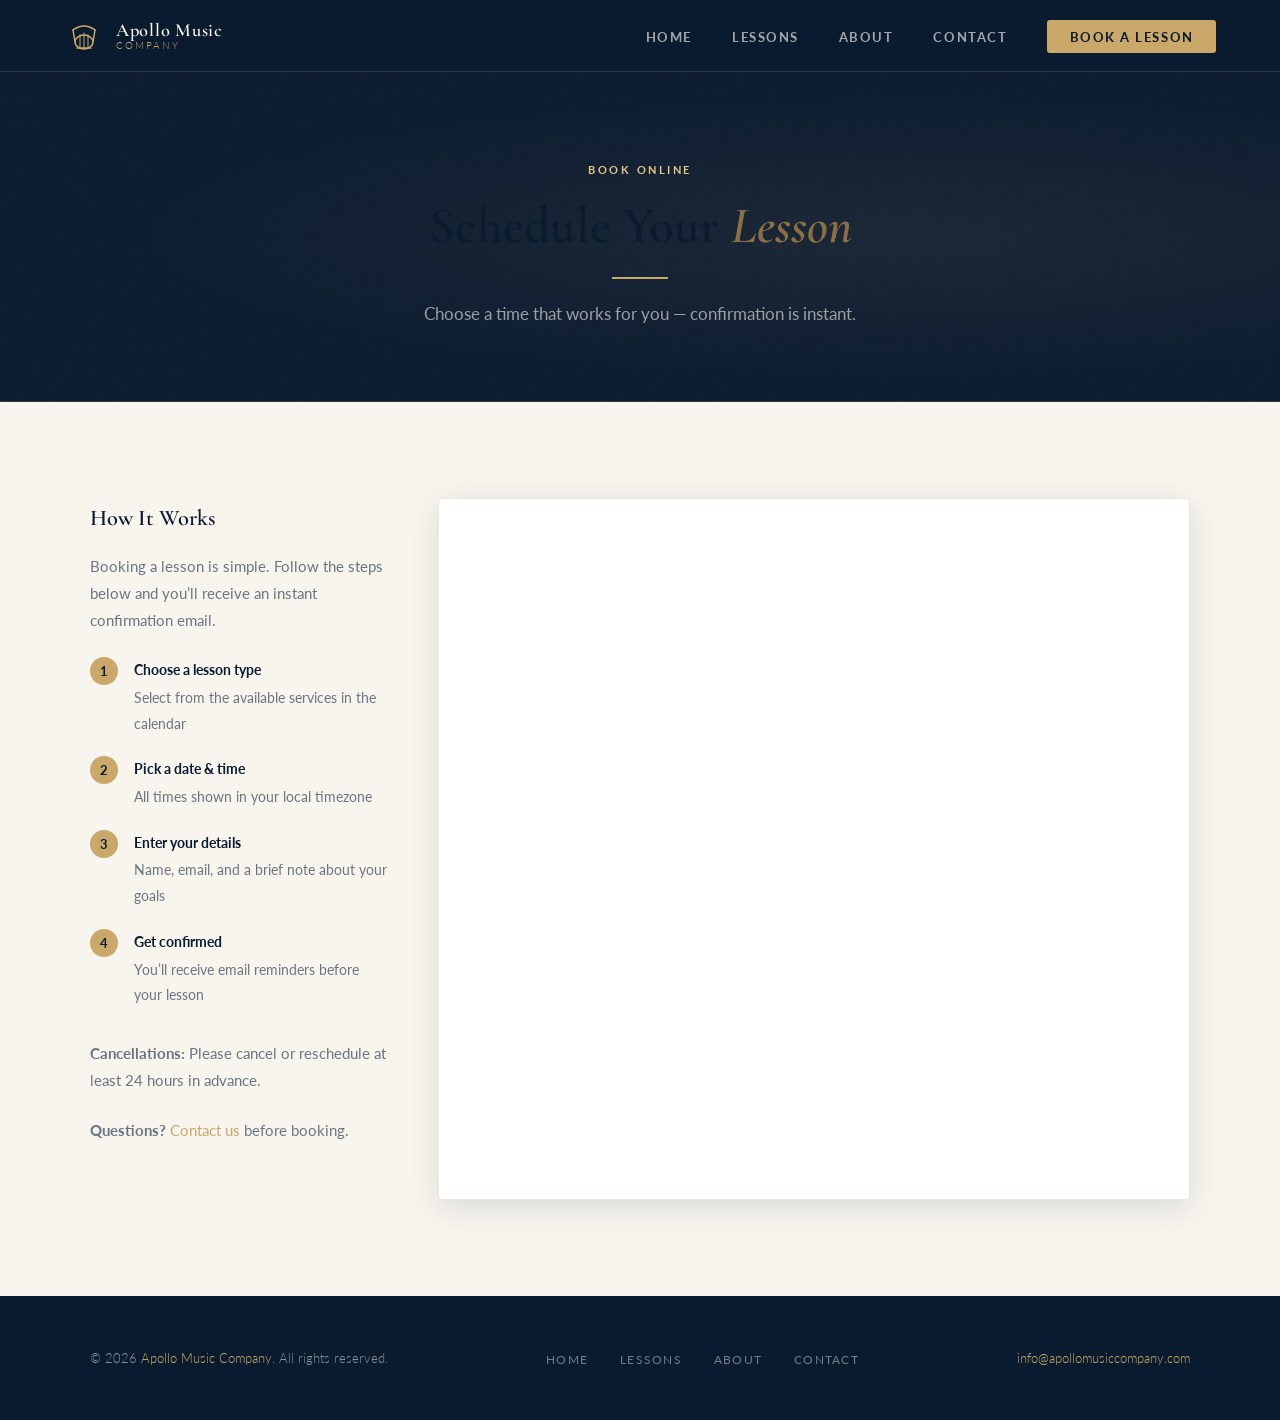
==== booking.html @ 09933d75 "Initial website upload" ====
<!DOCTYPE html>
<html lang="en">
<head>
  <meta charset="UTF-8" />
  <meta name="viewport" content="width=device-width, initial-scale=1.0" />
  <title>Book a Lesson — Apollo Music Company</title>
  <meta name="description" content="Schedule a music lesson with Apollo Music Company. Piano, guitar, and accompaniment sessions available." />

  <link rel="stylesheet" href="style.css" />
  <link rel="stylesheet" href="booking.css" />

  <link href="https://assets.calendly.com/assets/external/widget.css" rel="stylesheet" />
  <script src="https://assets.calendly.com/assets/external/widget.js" async></script>
</head>

<body>

<!-- NAVIGATION -->
<nav>
  <a class="nav-logo" href="index.html">
    <svg class="logo-icon" viewBox="0 0 40 40" fill="none" xmlns="http://www.w3.org/2000/svg" aria-hidden="true">
      <ellipse cx="20" cy="26" rx="9" ry="7" stroke="#C9A86A" stroke-width="1.5" fill="none"/>
      <line x1="11" y1="26" x2="9" y2="14" stroke="#C9A86A" stroke-width="1.5" stroke-linecap="round"/>
      <line x1="29" y1="26" x2="31" y2="14" stroke="#C9A86A" stroke-width="1.5" stroke-linecap="round"/>
      <path d="M9 14 Q20 6 31 14" stroke="#C9A86A" stroke-width="1.5" fill="none" stroke-linecap="round"/>
      <line x1="13" y1="32" x2="27" y2="32" stroke="#C9A86A" stroke-width="1.5" stroke-linecap="round"/>
      <line x1="16" y1="19" x2="16" y2="31" stroke="#C9A86A" stroke-width="1" stroke-linecap="round"/>
      <line x1="20" y1="17" x2="20" y2="31" stroke="#C9A86A" stroke-width="1" stroke-linecap="round"/>
      <line x1="24" y1="19" x2="24" y2="31" stroke="#C9A86A" stroke-width="1" stroke-linecap="round"/>
    </svg>
    <div class="logo-text">
      <span class="logo-name">Apollo Music</span>
      <span class="logo-sub">Company</span>
    </div>
  </a>
  <ul class="nav-links">
    <li><a href="index.html">Home</a></li>
    <li><a href="lessons.html">Lessons</a></li>
    <li><a href="about.html">About</a></li>
    <li><a href="contact.html">Contact</a></li>
    <li><a href="booking.html" class="nav-cta active">Book a Lesson</a></li>
  </ul>
</nav>

<!-- PAGE HERO -->
<div class="page-hero">
  <p class="eyebrow">Book Online</p>
  <h1 class="section-title display-title-light" style="font-size:clamp(2.2rem,4vw,3.5rem);">
    Schedule Your <em>Lesson</em>
  </h1>
  <div class="gold-accent gold-accent-center"></div>
  <p class="lead" style="color:rgba(248,245,239,0.6); margin:0 auto; text-align:center;">
    Choose a time that works for you — confirmation is instant.
  </p>
</div>

<!-- BOOKING LAYOUT -->
<section class="section">
  <div class="container">
    <div class="booking-layout">

      <!-- SIDEBAR -->
      <div class="booking-sidebar">
        <h2>How It Works</h2>
        <p>Booking a lesson is simple. Follow the steps below and you’ll receive an instant confirmation email.</p>

        <ul class="step-list">
          <li>
            <div class="step-num">1</div>
            <div class="step-text">
              <strong>Choose a lesson type</strong>
              <span>Select from the available services in the calendar</span>
            </div>
          </li>
          <li>
            <div class="step-num">2</div>
            <div class="step-text">
              <strong>Pick a date & time</strong>
              <span>All times shown in your local timezone</span>
            </div>
          </li>
          <li>
            <div class="step-num">3</div>
            <div class="step-text">
              <strong>Enter your details</strong>
              <span>Name, email, and a brief note about your goals</span>
            </div>
          </li>
          <li>
            <div class="step-num">4</div>
            <div class="step-text">
              <strong>Get confirmed</strong>
              <span>You’ll receive email reminders before your lesson</span>
            </div>
          </li>
        </ul>

        <p><strong>Cancellations:</strong> Please cancel or reschedule at least 24 hours in advance.</p>
        <p><strong>Questions?</strong> <a href="contact.html" style="color:var(--gold)">Contact us</a> before booking.</p>
      </div>

      <!-- CALENDLY EMBED -->
      <div class="calendly-wrapper">
        <div
          class="calendly-inline-widget"
          data-url="https://calendly.com/apollomusiccompany"
          style="min-width:320px; height:700px;">
        </div>
      </div>

    </div>
  </div>
</section>

<!-- FOOTER -->
<footer>
  <div class="footer-inner">
    <p class="footer-copy">© 2026 <span>Apollo Music Company</span>. All rights reserved.</p>
    <ul class="footer-nav">
      <li><a href="index.html">Home</a></li>
      <li><a href="lessons.html">Lessons</a></li>
      <li><a href="about.html">About</a></li>
      <li><a href="contact.html">Contact</a></li>
    </ul>
    <p class="footer-copy">
      <a href="mailto:info@apollomusiccompany.com" style="color:var(--gold)">info@apollomusiccompany.com</a>
    </p>
  </div>
</footer>

</body>
</html>
---- style.css ----
/* ═══════════════════════════════════════════════════
   APOLLO MUSIC COMPANY — style.css
   Palette: Deep Navy | Antique Gold | Ivory | Slate
═══════════════════════════════════════════════════ */

@import url('https://fonts.googleapis.com/css2?family=Cormorant+Garamond:ital,wght@0,300;0,400;0,600;0,700;1,400;1,600&family=Lato:wght@300;400;700&display=swap');

/* ── CSS VARIABLES ── */
:root {
  --navy:       #0A1A2F;
  --navy-mid:   #0F2444;
  --gold:       #C9A86A;
  --gold-light: #E2C98A;
  --gold-dim:   #8C7045;
  --ivory:      #F8F5EF;
  --ivory-dark: #EDE8DF;
  --slate:      #3E4752;
  --slate-light:#6B7580;
  --white:      #FFFFFF;

  --font-serif: 'Cormorant Garamond', Georgia, serif;
  --font-sans:  'Lato', system-ui, sans-serif;

  --radius: 3px;
  --transition: 0.25s ease;
  --shadow: 0 8px 32px rgba(10, 26, 47, 0.12);
  --shadow-lg: 0 16px 56px rgba(10, 26, 47, 0.2);
}

/* ── RESET & BASE ── */
*, *::before, *::after { box-sizing: border-box; margin: 0; padding: 0; }

html { scroll-behavior: smooth; font-size: 16px; }

body {
  font-family: var(--font-sans);
  background: var(--ivory);
  color: var(--slate);
  line-height: 1.75;
  -webkit-font-smoothing: antialiased;
}

img { max-width: 100%; display: block; }
a { color: inherit; text-decoration: none; }


/* ════════════════════════════════
   NAVIGATION
════════════════════════════════ */
nav {
  position: sticky;
  top: 0;
  z-index: 200;
  background: var(--navy);
  border-bottom: 1px solid rgba(201, 168, 106, 0.2);
  display: flex;
  align-items: center;
  justify-content: space-between;
  padding: 0 5vw;
  height: 72px;
}

/* Logo mark */
.nav-logo {
  display: flex;
  align-items: center;
  gap: 0.75rem;
  text-decoration: none;
}

.logo-icon {
  width: 40px;
  height: 40px;
  flex-shrink: 0;
}

.logo-text {
  display: flex;
  flex-direction: column;
  line-height: 1.1;
}

.logo-name {
  font-family: var(--font-serif);
  font-size: 1.15rem;
  font-weight: 600;
  color: var(--ivory);
  letter-spacing: 0.04em;
}

.logo-sub {
  font-size: 0.65rem;
  font-weight: 300;
  letter-spacing: 0.2em;
  text-transform: uppercase;
  color: var(--gold);
}

/* Nav links */
.nav-links {
  display: flex;
  align-items: center;
  gap: 2.5rem;
  list-style: none;
}

.nav-links a {
  font-size: 0.8rem;
  font-weight: 700;
  letter-spacing: 0.12em;
  text-transform: uppercase;
  color: rgba(248, 245, 239, 0.65);
  transition: color var(--transition);
  position: relative;
  padding-bottom: 2px;
}

.nav-links a::after {
  content: '';
  position: absolute;
  bottom: -4px;
  left: 0; right: 0;
  height: 1px;
  background: var(--gold);
  transform: scaleX(0);
  transition: transform var(--transition);
  transform-origin: left;
}

.nav-links a:hover,
.nav-links a.active {
  color: var(--ivory);
}

.nav-links a:hover::after,
.nav-links a.active::after {
  transform: scaleX(1);
}

.nav-cta {
  background: var(--gold) !important;
  color: var(--navy) !important;
  padding: 0.55rem 1.4rem !important;
  border-radius: var(--radius) !important;
  font-weight: 700 !important;
  letter-spacing: 0.1em;
  transition: background var(--transition) !important;
}

.nav-cta::after { display: none !important; }
.nav-cta:hover { background: var(--gold-light) !important; }


/* ════════════════════════════════
   BUTTONS
════════════════════════════════ */
.btn {
  display: inline-block;
  padding: 0.85rem 2.2rem;
  font-family: var(--font-sans);
  font-size: 0.78rem;
  font-weight: 700;
  letter-spacing: 0.15em;
  text-transform: uppercase;
  border: none;
  border-radius: var(--radius);
  cursor: pointer;
  transition: all var(--transition);
  text-decoration: none;
}

.btn-gold {
  background: var(--gold);
  color: var(--navy);
}
.btn-gold:hover { background: var(--gold-light); transform: translateY(-1px); box-shadow: var(--shadow); }

.btn-outline-gold {
  background: transparent;
  color: var(--gold);
  border: 1.5px solid var(--gold);
}
.btn-outline-gold:hover { background: var(--gold); color: var(--navy); }

.btn-outline-ivory {
  background: transparent;
  color: var(--ivory);
  border: 1.5px solid rgba(248,245,239,0.5);
}
.btn-outline-ivory:hover { border-color: var(--ivory); background: rgba(248,245,239,0.08); }


/* ════════════════════════════════
   LAYOUT UTILITIES
════════════════════════════════ */
.section      { padding: 6rem 5vw; }
.section-sm   { padding: 4rem 5vw; }
.container    { max-width: 1100px; margin: 0 auto; }
.container-sm { max-width: 760px;  margin: 0 auto; }

/* Gold rule divider */
.gold-rule {
  display: flex;
  align-items: center;
  gap: 1rem;
  margin: 1.5rem 0;
}
.gold-rule::before,
.gold-rule::after {
  content: '';
  flex: 1;
  height: 1px;
  background: linear-gradient(to right, transparent, var(--gold));
}
.gold-rule::after {
  background: linear-gradient(to left, transparent, var(--gold));
}
.gold-rule span {
  font-size: 1rem;
  color: var(--gold);
}

/* Section label */
.eyebrow {
  font-size: 0.7rem;
  font-weight: 700;
  letter-spacing: 0.22em;
  text-transform: uppercase;
  color: var(--gold);
  margin-bottom: 1rem;
}

/* Section headings */
.display-title {
  font-family: var(--font-serif);
  font-size: clamp(2.4rem, 5vw, 3.8rem);
  font-weight: 600;
  line-height: 1.15;
  color: var(--navy);
}

.display-title em {
  font-style: italic;
  color: var(--gold-dim);
}

.display-title-light {
  color: var(--ivory);
}

.display-title-light em { color: var(--gold-light); }

.section-title {
  font-family: var(--font-serif);
  font-size: clamp(1.8rem, 3.5vw, 2.8rem);
  font-weight: 600;
  line-height: 1.2;
  color: var(--navy);
}

.section-title em { font-style: italic; color: var(--gold-dim); }

.lead {
  font-size: 1.05rem;
  line-height: 1.8;
  color: var(--slate-light);
  max-width: 580px;
}

/* Thin gold accent line under headings */
.gold-accent {
  width: 56px;
  height: 2px;
  background: var(--gold);
  margin: 1.25rem 0;
}

.gold-accent-center { margin-left: auto; margin-right: auto; }


/* ════════════════════════════════
   PAGE HERO (inner pages)
════════════════════════════════ */
.page-hero {
  background: var(--navy);
  /* subtle noise/grain feel via svg pattern */
  background-image:
    radial-gradient(ellipse at 70% 50%, rgba(201,168,106,0.08) 0%, transparent 60%),
    url("data:image/svg+xml,%3Csvg xmlns='http://www.w3.org/2000/svg' width='300' height='300'%3E%3Cfilter id='n'%3E%3CfeTurbulence type='fractalNoise' baseFrequency='0.9' numOctaves='4' stitchTiles='stitch'/%3E%3C/filter%3E%3Crect width='300' height='300' filter='url(%23n)' opacity='0.04'/%3E%3C/svg%3E");
  padding: 5.5rem 5vw 4.5rem;
  text-align: center;
  border-bottom: 1px solid rgba(201,168,106,0.2);
}

.page-hero .eyebrow { color: var(--gold-light); }


/* ════════════════════════════════
   FORMS
════════════════════════════════ */
.form-group { margin-bottom: 1.5rem; }

label {
  display: block;
  font-size: 0.72rem;
  font-weight: 700;
  letter-spacing: 0.12em;
  text-transform: uppercase;
  color: var(--slate);
  margin-bottom: 0.5rem;
}

input, textarea, select {
  width: 100%;
  padding: 0.85rem 1rem;
  background: var(--white);
  border: 1.5px solid var(--ivory-dark);
  border-radius: var(--radius);
  font-family: var(--font-sans);
  font-size: 0.95rem;
  color: var(--navy);
  outline: none;
  transition: border-color var(--transition);
}

input:focus, textarea:focus, select:focus {
  border-color: var(--gold);
  box-shadow: 0 0 0 3px rgba(201,168,106,0.12);
}

textarea { resize: vertical; min-height: 140px; }


/* ════════════════════════════════
   FOOTER
════════════════════════════════ */
footer {
  background: var(--navy);
  color: rgba(248,245,239,0.55);
  padding: 3rem 5vw;
}

.footer-inner {
  max-width: 1100px;
  margin: 0 auto;
  display: flex;
  justify-content: space-between;
  align-items: center;
  flex-wrap: wrap;
  gap: 1.5rem;
}

.footer-nav {
  display: flex;
  gap: 2rem;
  list-style: none;
}

.footer-nav a {
  font-size: 0.78rem;
  letter-spacing: 0.1em;
  text-transform: uppercase;
  color: rgba(248,245,239,0.45);
  transition: color var(--transition);
}

.footer-nav a:hover { color: var(--gold); }

.footer-copy {
  font-size: 0.8rem;
  font-weight: 300;
}

.footer-copy span { color: var(--gold); }


/* ════════════════════════════════
   CARDS
════════════════════════════════ */
.card {
  background: var(--white);
  border: 1px solid var(--ivory-dark);
  border-radius: 4px;
  padding: 2rem 2.25rem;
  box-shadow: var(--shadow);
  transition: transform var(--transition), box-shadow var(--transition);
}

.card:hover {
  transform: translateY(-4px);
  box-shadow: var(--shadow-lg);
}

/* ===========================
   INDEX PAGE — HERO
   =========================== */

.hero {
  min-height: calc(100vh - 72px);
  background: var(--navy);
  background-image:
    radial-gradient(ellipse at 30% 60%, rgba(201,168,106,0.10) 0%, transparent 55%),
    radial-gradient(ellipse at 80% 20%, rgba(15,36,68,0.8) 0%, transparent 50%),
    url("data:image/svg+xml,%3Csvg xmlns='http://www.w3.org/2000/svg' width='300' height='300'%3E%3Cfilter id='n'%3E%3CfeTurbulence type='fractalNoise' baseFrequency='0.75' numOctaves='4' stitchTiles='stitch'/%3E%3C/filter%3E%3Crect width='300' height='300' filter='url(%23n)' opacity='0.05'/%3E%3C/svg%3E");
  display: grid;
  grid-template-columns: 1fr 1fr;
  align-items: center;
  gap: 4rem;
  padding: 5rem 5vw;
  max-width: 1300px;
  margin: 0 auto;
  box-sizing: border-box;
}

.hero-wrapper {
  background: var(--navy);
  background-image:
    radial-gradient(ellipse at 25% 60%, rgba(201,168,106,0.09) 0%, transparent 55%),
    url("data:image/svg+xml,%3Csvg xmlns='http://www.w3.org/2000/svg' width='300' height='300'%3E%3Cfilter id='n'%3E%3CfeTurbulence type='fractalNoise' baseFrequency='0.75' numOctaves='4' stitchTiles='stitch'/%3E%3C/filter%3E%3Crect width='300' height='300' filter='url(%23n)' opacity='0.05'/%3E%3C/svg%3E");
}

.hero-eyebrow {
  display: flex;
  align-items: center;
  gap: 0.75rem;
  font-size: 0.7rem;
  font-weight: 700;
  letter-spacing: 0.22em;
  text-transform: uppercase;
  color: var(--gold);
  margin-bottom: 1.5rem;
}

.hero-eyebrow::before {
  content: '';
  width: 32px;
  height: 1px;
  background: var(--gold);
}

.hero h1 {
  font-family: var(--font-serif);
  font-size: clamp(3rem, 5.5vw, 5rem);
  font-weight: 600;
  line-height: 1.08;
  color: var(--ivory);
  margin-bottom: 0.5rem;
  letter-spacing: -0.01em;
}

.hero h1 em {
  font-style: italic;
  color: var(--gold);
}

.hero-company {
  font-family: var(--font-serif);
  font-size: clamp(1.2rem, 2vw, 1.6rem);
  font-weight: 300;
  color: rgba(248,245,239,0.6);
  letter-spacing: 0.06em;
  margin-bottom: 0.25rem;
  text-transform: uppercase;
}

.hero-sub {
  font-size: 1.05rem;
  color: rgba(248,245,239,0.65);
  max-width: 460px;
  line-height: 1.8;
  margin: 1.5rem 0 2.5rem;
}

.hero-actions {
  display: flex;
  gap: 1rem;
  flex-wrap: wrap;
  align-items: center;
}

.hero-note {
  font-size: 0.78rem;
  color: rgba(248,245,239,0.35);
  margin-top: 1.25rem;
  letter-spacing: 0.04em;
}

/* Emblem */
.hero-emblem { display: flex; align-items: center; justify-content: center; }

.emblem-ring {
  position: relative;
  width: 380px;
  height: 380px;
  display: flex;
  align-items: center;
  justify-content: center;
}

.emblem-ring::before {
  content: '';
  position: absolute;
  inset: 0;
  border-radius: 50%;
  border: 1px solid rgba(201,168,106,0.3);
}

.emblem-ring::after {
  content: '';
  position: absolute;
  inset: 16px;
  border-radius: 50%;
  border: 1px dashed rgba(201,168,106,0.18);
}

.emblem-core {
  width: 260px;
  height: 260px;
  border-radius: 50%;
  background: radial-gradient(circle, rgba(201,168,106,0.12) 0%, rgba(10,26,47,0.6) 100%);
  border: 1.5px solid rgba(201,168,106,0.4);
  display: flex;
  flex-direction: column;
  align-items: center;
  justify-content: center;
  text-align: center;
  gap: 0.5rem;
}

.emblem-lyre { font-size: 4rem; line-height: 1; }
.emblem-name {
  font-family: var(--font-serif);
  font-size: 0.95rem;
  font-weight: 600;
  color: var(--gold);
  letter-spacing: 0.12em;
  text-transform: uppercase;
}
.emblem-est {
  font-size: 0.65rem;
  font-weight: 300;
  letter-spacing: 0.2em;
  color: rgba(248,245,239,0.35);
  text-transform: uppercase;
}

/* ===========================
   TRUST STRIP
   =========================== */

.trust-strip {
  background: var(--gold);
  padding: 1.1rem 5vw;
  display: flex;
  justify-content: center;
  gap: 4rem;
  flex-wrap: wrap;
}

.trust-item {
  display: flex;
  align-items: center;
  gap: 0.6rem;
  font-size: 0.78rem;
  font-weight: 700;
  letter-spacing: 0.1em;
  text-transform: uppercase;
  color: var(--navy);
}

.trust-item span { font-size: 1rem; }

/* ===========================
   INTRO SECTION
   =========================== */

.intro-layout {
  display: grid;
  grid-template-columns: 1fr 1fr;
  gap: 5rem;
  align-items: center;
}

.intro-quote {
  font-family: var(--font-serif);
  font-size: clamp(1.5rem, 2.5vw, 2rem);
  font-weight: 400;
  font-style: italic;
  line-height: 1.5;
  color: var(--navy);
  border-left: 3px solid var(--gold);
  padding-left: 1.75rem;
  margin: 2rem 0;
}

.intro-stats {
  display: grid;
  grid-template-columns: 1fr 1fr;
  gap: 1.5rem;
}

.stat-box {
  text-align: center;
  padding: 1.5rem;
  background: var(--ivory-dark);
  border-radius: var(--radius);
}

.stat-num {
  font-family: var(--font-serif);
  font-size: 2.4rem;
  font-weight: 600;
  color: var(--navy);
  line-height: 1;
}

.stat-label {
  font-size: 0.75rem;
  font-weight: 700;
  letter-spacing: 0.1em;
  text-transform: uppercase;
  color: var(--gold-dim);
  margin-top: 0.4rem;
}

/* ===========================
   LESSON PREVIEW
   =========================== */

.lessons-bg { background: var(--navy); }

.lesson-preview-grid {
  display: grid;
  grid-template-columns: repeat(3, 1fr);
  gap: 1.5rem;
  margin-top: 3rem;
}

.lesson-preview-card {
  background: rgba(248,245,239,0.05);
  border: 1px solid rgba(201,168,106,0.2);
  border-radius: 4px;
  padding: 2.25rem 2rem;
  transition: background var(--transition), border-color var(--transition);
}

.lesson-preview-card:hover {
  background: rgba(201,168,106,0.08);
  border-color: rgba(201,168,106,0.5);
}

.lesson-icon { font-size: 2.2rem; margin-bottom: 1rem; }

.lesson-preview-card h3 {
  font-family: var(--font-serif);
  font-size: 1.3rem;
  font-weight: 600;
  color: var(--ivory);
  margin-bottom: 0.6rem;
}

.lesson-preview-card p {
  font-size: 0.9rem;
  color: rgba(248,245,239,0.55);
  line-height: 1.75;
  margin-bottom: 1.25rem;
}

.lesson-preview-card .card-link {
  font-size: 0.75rem;
  font-weight: 700;
  letter-spacing: 0.12em;
  text-transform: uppercase;
  color: var(--gold);
  display: flex;
  align-items: center;
  gap: 0.4rem;
  transition: gap var(--transition);
}

.lesson-preview-card:hover .card-link { gap: 0.7rem; }

/* ===========================
   PHILOSOPHY PILLARS
   =========================== */

.philosophy {
  background: var(--ivory-dark);
  text-align: center;
  padding: 6rem 5vw;
}

.philosophy-pillars {
  display: grid;
  grid-template-columns: repeat(auto-fit, minmax(200px, 1fr));
  gap: 2rem;
  margin-top: 3.5rem;
}

.pillar { text-align: center; }

.pillar-icon {
  width: 60px;
  height: 60px;
  border-radius: 50%;
  background: var(--navy);
  display: flex;
  align-items: center;
  justify-content: center;
  font-size: 1.6rem;
  margin: 0 auto 1rem;
}

.pillar h3 {
  font-family: var(--font-serif);
  font-size: 1.1rem;
  font-weight: 600;
  color: var(--navy);
  margin-bottom: 0.5rem;
}

.pillar p { font-size: 0.875rem; color: var(--slate-light); }

/* ===========================
   CTA BAND
   =========================== */

.cta-band {
  background: var(--gold);
  padding: 5rem 5vw;
  text-align: center;
}

.cta-band h2 {
  font-family: var(--font-serif);
  font-size: clamp(1.8rem, 3.5vw, 3rem);
  font-weight: 600;
  color: var(--navy);
  margin-bottom: 0.75rem;
}

.cta-band p {
  color: rgba(10,26,47,0.7);
  max-width: 480px;
  margin: 0 auto 2rem;
}

/* ===========================
   RESPONSIVE
   =========================== */

@media (max-width: 850px) {
  .hero { grid-template-columns: 1fr; text-align: center; }
  .hero h1, .hero-sub { max-width: 100%; }
  .hero-actions { justify-content: center; }
  .hero-emblem { display: none; }
  .hero-eyebrow { justify-content: center; }
  .intro-layout { grid-template-columns: 1fr; gap: 2.5rem; }
  .lesson-preview-grid { grid-template-columns: 1fr; }
}


/* ════════════════════════════════
   RESPONSIVE — MOBILE NAV
════════════════════════════════ */
@media (max-width: 750px) {
  .nav-links { display: none; }
  .section { padding: 4rem 6vw; }

  .footer-inner { flex-direction: column; text-align: center; }
  .footer-nav { justify-content: center; flex-wrap: wrap; gap: 1.2rem; }
}
---- booking.css ----
/* BOOKING PAGE LAYOUT — Apollo Music Company */

.booking-layout {
  display: grid;
  grid-template-columns: 300px 1fr;
  gap: 3rem;
  align-items: start;
}

.booking-sidebar h2 {
  font-family: var(--font-serif);
  font-size: 1.4rem;
  font-weight: 600;
  color: var(--navy);
  margin-bottom: 1rem;
}

.booking-sidebar p {
  font-size: 0.95rem;
  color: var(--slate-light);
  line-height: 1.75;
  margin-bottom: 1.5rem;
}

.step-list {
  list-style: none;
  margin-bottom: 2rem;
  padding-left: 0;
}

.step-list li {
  display: flex;
  align-items: flex-start;
  gap: 1rem;
  margin-bottom: 1.25rem;
  font-size: 0.9rem;
  color: var(--slate);
}

.step-num {
  width: 28px;
  height: 28px;
  background: var(--gold);
  color: var(--navy);
  border-radius: 50%;
  display: flex;
  align-items: center;
  justify-content: center;
  font-weight: 700;
  font-size: 0.8rem;
  flex-shrink: 0;
}

.step-text strong {
  display: block;
  margin-bottom: 0.15rem;
  font-weight: 700;
  color: var(--navy);
}

.step-text span {
  color: var(--slate-light);
  font-size: 0.85rem;
}

.calendly-wrapper {
  background: var(--white);
  border: 1px solid var(--ivory-dark);
  border-radius: 4px;
  overflow: hidden;
  min-height: 700px;
  box-shadow: var(--shadow);
}

.calendly-inline-widget {
  min-height: 700px;
}

@media (max-width: 850px) {
  .booking-layout {
    grid-template-columns: 1fr;
  }
}
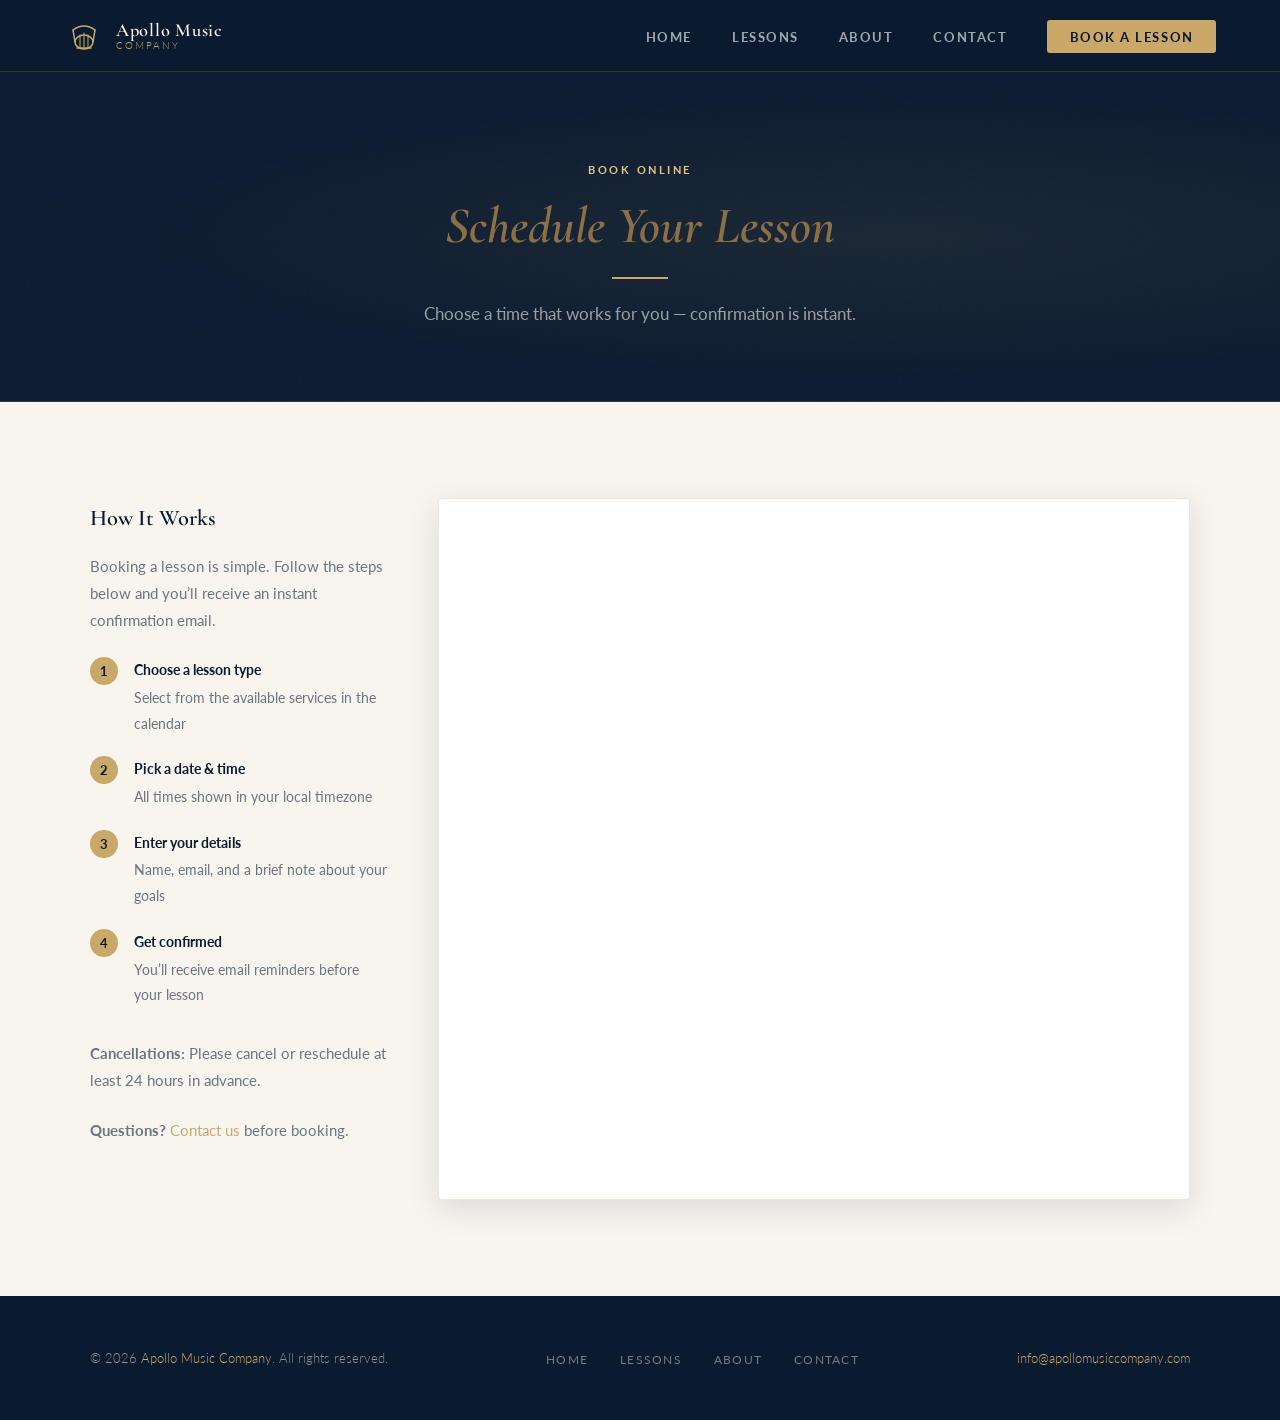
==== commit bc25896c: "Update title in booking.html" ====
--- a/booking.html
+++ b/booking.html
@@ -46,7 +46,7 @@
 <div class="page-hero">
   <p class="eyebrow">Book Online</p>
   <h1 class="section-title display-title-light" style="font-size:clamp(2.2rem,4vw,3.5rem);">
-    Schedule Your <em>Lesson</em>
+    <em>Schedule Your Lesson</em>
   </h1>
   <div class="gold-accent gold-accent-center"></div>
   <p class="lead" style="color:rgba(248,245,239,0.6); margin:0 auto; text-align:center;">
--- a/style.css
+++ b/style.css
@@ -745,6 +745,42 @@
   margin: 0 auto 2rem;
 }
 
+/* Thank You Page */
+/* ================================
+   THANK YOU PAGE STYLES
+   ================================ */
+
+.thankyou-title {
+  font-size: clamp(2.2rem, 4vw, 3.5rem);
+}
+
+.thankyou-subtitle {
+  color: rgba(248, 245, 239, 0.6);
+  margin: 0 auto;
+  text-align: center;
+  max-width: 600px;
+}
+
+.thankyou-content {
+  text-align: center;
+  max-width: 650px;
+}
+
+.thankyou-text {
+  margin-bottom: 2rem;
+}
+
+.thankyou-buttons {
+  display: flex;
+  justify-content: center;
+  gap: 1rem;
+  flex-wrap: wrap;
+}
+
+.footer-email {
+  color: var(--gold);
+}
+
 /* ===========================
    RESPONSIVE
    =========================== */
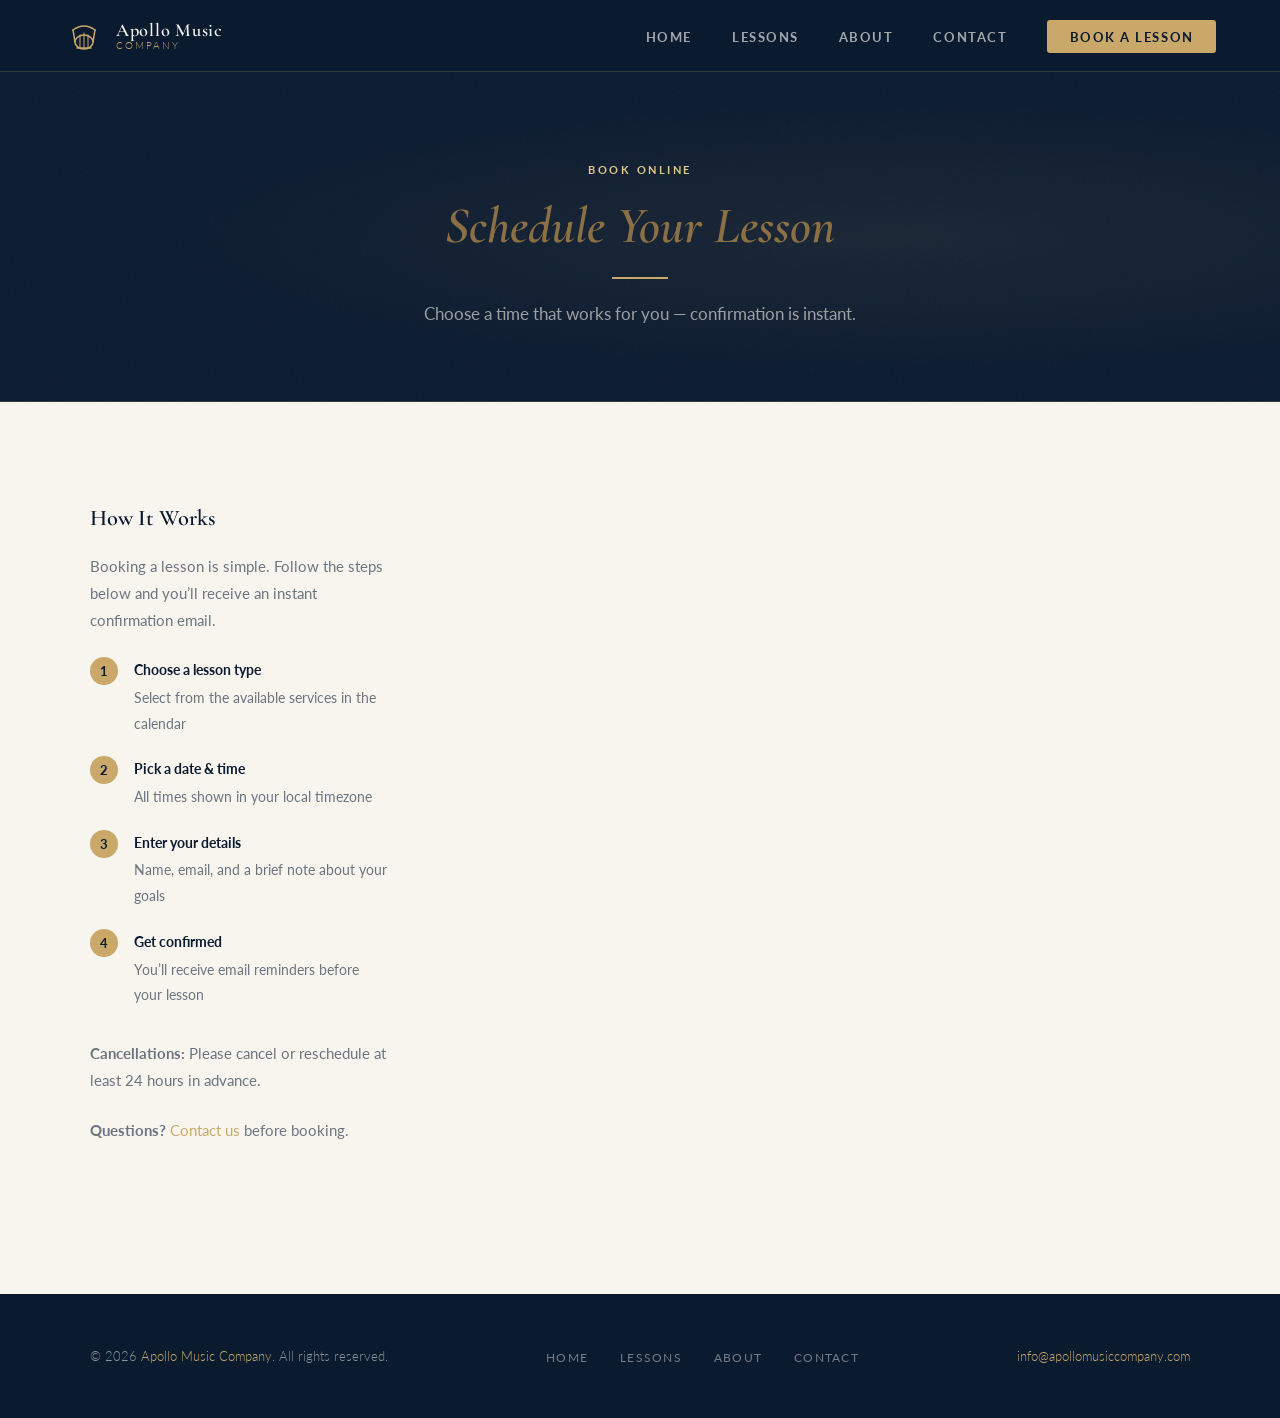
==== commit f48962c3: "Update booking.html" ====
--- a/booking.html
+++ b/booking.html
@@ -100,13 +100,10 @@
       </div>
 
       <!-- CALENDLY EMBED -->
-      <div class="calendly-wrapper">
-        <div
-          class="calendly-inline-widget"
-          data-url="https://calendly.com/apollomusiccompany"
-          style="min-width:320px; height:700px;">
-        </div>
-      </div>
+      <!-- Calendly inline widget begin -->
+        <div class="calendly-inline-widget" data-url="https://calendly.com/apollomusiccompany-info?hide_landing_page_details=1" style="min-width:320px;height:700px;"></div>
+        <script type="text/javascript" src="https://assets.calendly.com/assets/external/widget.js" async></script>
+        <!-- Calendly inline widget end -->
 
     </div>
   </div>
